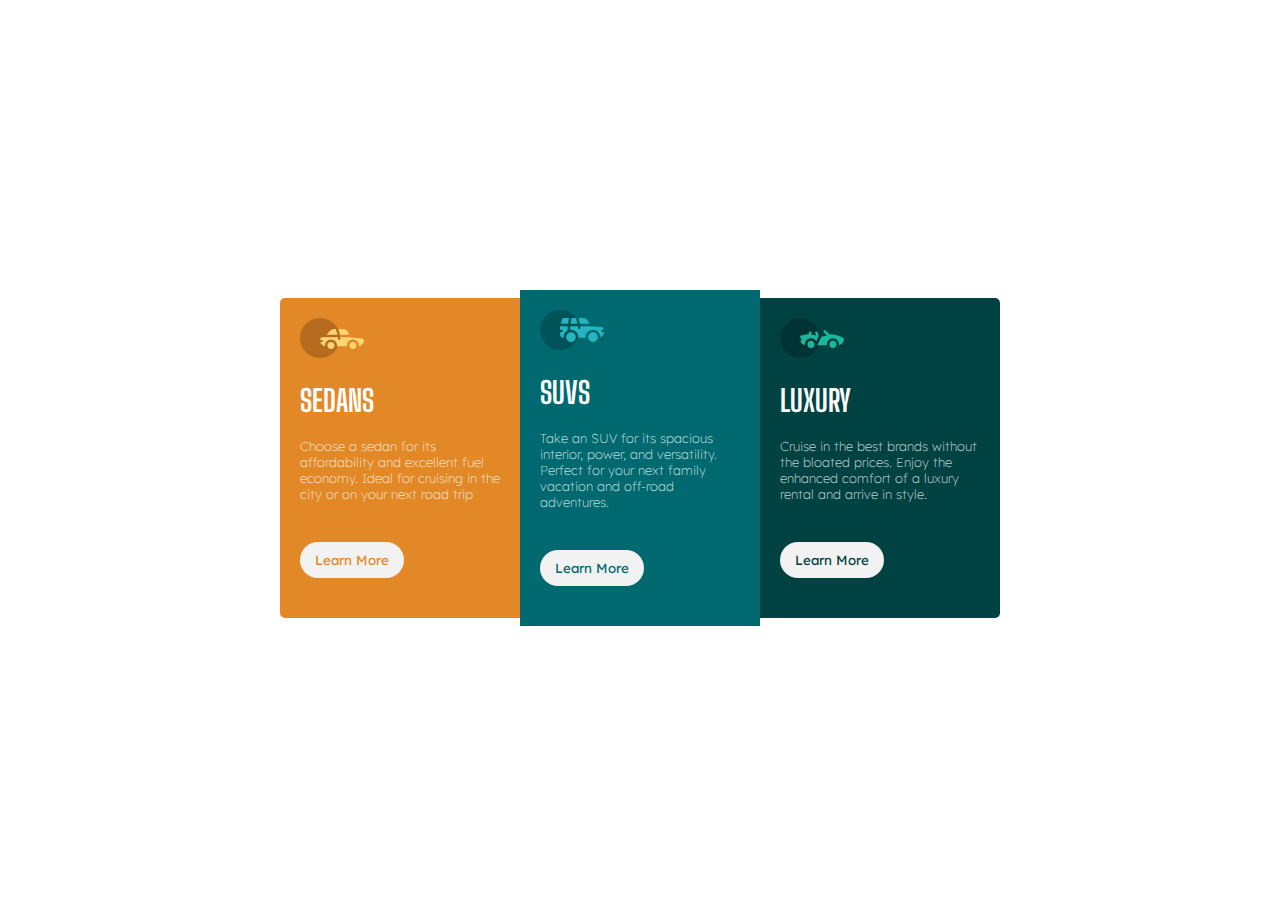
==== index.html @ 653e6d52 "update" ====
<!DOCTYPE html>
<!DOCTYPE html>
<html lang="en">
<head>
    <meta charset="UTF-8">
    <meta http-equiv="X-UA-Compatible" content="IE=edge">
    <meta name="viewport" content="width=device-width, initial-scale=1.0">
    <title>3-column grid</title>
    <link rel="preconnect" href="https://fonts.googleapis.com">
    <link rel="preconnect" href="https://fonts.gstatic.com" crossorigin>
    <link href="https://fonts.googleapis.com/css2?family=Big+Shoulders+Display:wght@700&family=Lexend+Deca&display=swap"
     rel="stylesheet"><link rel="stylesheet" href="style.css">
</head>
<body>
    <div class="wrapper">
    <div class="container">
<div class="column1">
    <img src="./img/icon-sedans.svg">
    <h1>SEDANS</h1>
    <p>Choose a sedan for its affordability
        and excellent fuel economy. Ideal for cruising in the city
        or on your next road trip
    </p>
    <button>Learn More</button>
</div>
<div class="column2">
    <img src="./img/icon-suvs.svg">
    <h1>SUVS</h1>
    <p>Take an SUV for its spacious interior, power, and versatility.
        Perfect for your next family
         vacation and off-road adventures.</off-road>
    </p>
    <button>Learn More</button>
</div>
<div class="column3">
    <img src="./img/icon-luxury.svg">
    <h1>LUXURY</h1>
    <p>Cruise in the best brands without 
        the bloated prices. Enjoy the enhanced
        comfort of a luxury rental and arrive in style.
    </p>
    <button>Learn More</button>
</div>
    </div>
</div>
</body>
</html>
---- style.css ----
body, html {
    font-size: 15px;
    height: 100%;
}
.wrapper{
    height: 100%;
    display: flex;
    align-items: center;
    justify-content: center;
    
}
@media (max-width: 1440px) {
    .container {
        display: flex;
        flex-direction: row;
        justify-content: center;
        align-items: center;  
    }
    .column1, .column2, .column3{
        width: 200px;
    }
    .column1 {
        background-color: hsl(31, 77%, 52%);
        padding: 20px;
        color: white;
        border-radius: 5px 0 0 5px;
    }
    .column3 {
        background-color: hsl(179, 100%, 13%);
        padding: 20px;
        color: white;
        border-radius: 0 5px 5px 0;
    }
   
}
    @media screen and (max-width:375px) {
        .container {
         display: flex;
         flex-direction: column;
         justify-content: space-between;
         margin: 0 auto;
         width: 100%;
        }
     
        .column1 {
            border-radius:  5px 5px 0 0;
        }
        .column3 {
            border-radius: 0 0 5px  5px ;
        }
     }    


.column2 {
    background-color: hsl(184, 100%, 22%);
    padding: 20px;
    color: white;
}

h1 {
    font-family: 'Big Shoulders Display', cursive;
}

p {
    font-family: 'Lexend Deca', sans-serif;
    font-size: 13px;
    font-weight: 200;
    text-align: start;
    color: hsla(0, 0%, 100%, 0.75);
    margin-bottom: 20px;
}

button{
    background-color:hsl(0, 0%, 95%);
    border: none;
    border-radius: 20px;
    padding:  10px 15px;
    margin: 20px 0;
    font-family: 'Lexend Deca', sans-serif;
}
button:hover {
    cursor: pointer;
}
.column1 button {
    color: hsl(31, 77%, 52%);
}
.column2 button {
    color: hsl(184, 100%, 22%);
}
.column3 button {
    color: hsl(179, 100%, 13%);
}
.column1 button:hover {
    background-color: hsl(31, 77%, 52%);
    color: white;
    border: solid 1px white;
}
.column2 button:hover {
    background-color: hsl(184, 100%, 22%);
    color: white;
    border: solid 1px white;
}
.column3 button:hover {
    background-color: hsl(179, 100%, 13%);
    color: white;
    border: solid 1px white;
}
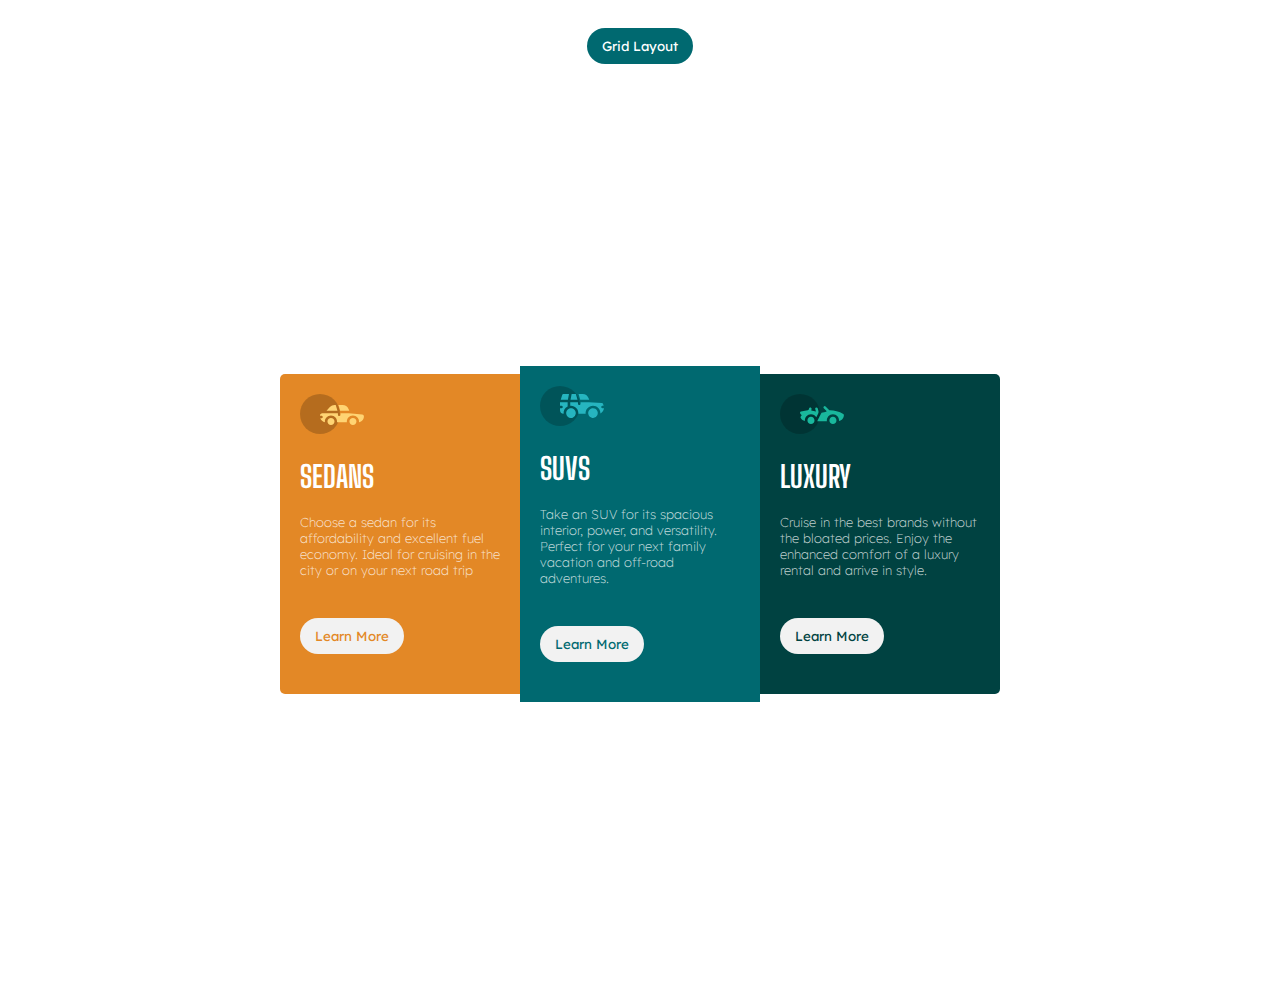
==== commit 3a51ace8: "grid button added" ====
--- a/index.html
+++ b/index.html
@@ -12,7 +12,13 @@
      rel="stylesheet"><link rel="stylesheet" href="style.css">
 </head>
 <body>
+    <div class="btn-wrapper">
+        <button class="btn">
+            <a href="./layout_grid/grid.html">Grid Layout</a>
+        </button>
+    </div>
     <div class="wrapper">
+      
     <div class="container">
 <div class="column1">
     <img src="./img/icon-sedans.svg">
--- a/style.css
+++ b/style.css
@@ -10,6 +10,20 @@
     align-items: center;
     justify-content: center;
     
+}
+.btn-wrapper {
+    display: flex;
+    justify-content: center;
+    align-items: center;
+}
+.btn {
+    background-color: hsl(184, 100%, 22%);
+}
+.btn a {
+    text-decoration: none;
+    color:white;
+    font-family:  'Lexend Deca', sans-serif;
+
 }
 @media (max-width: 1440px) {
     .container {
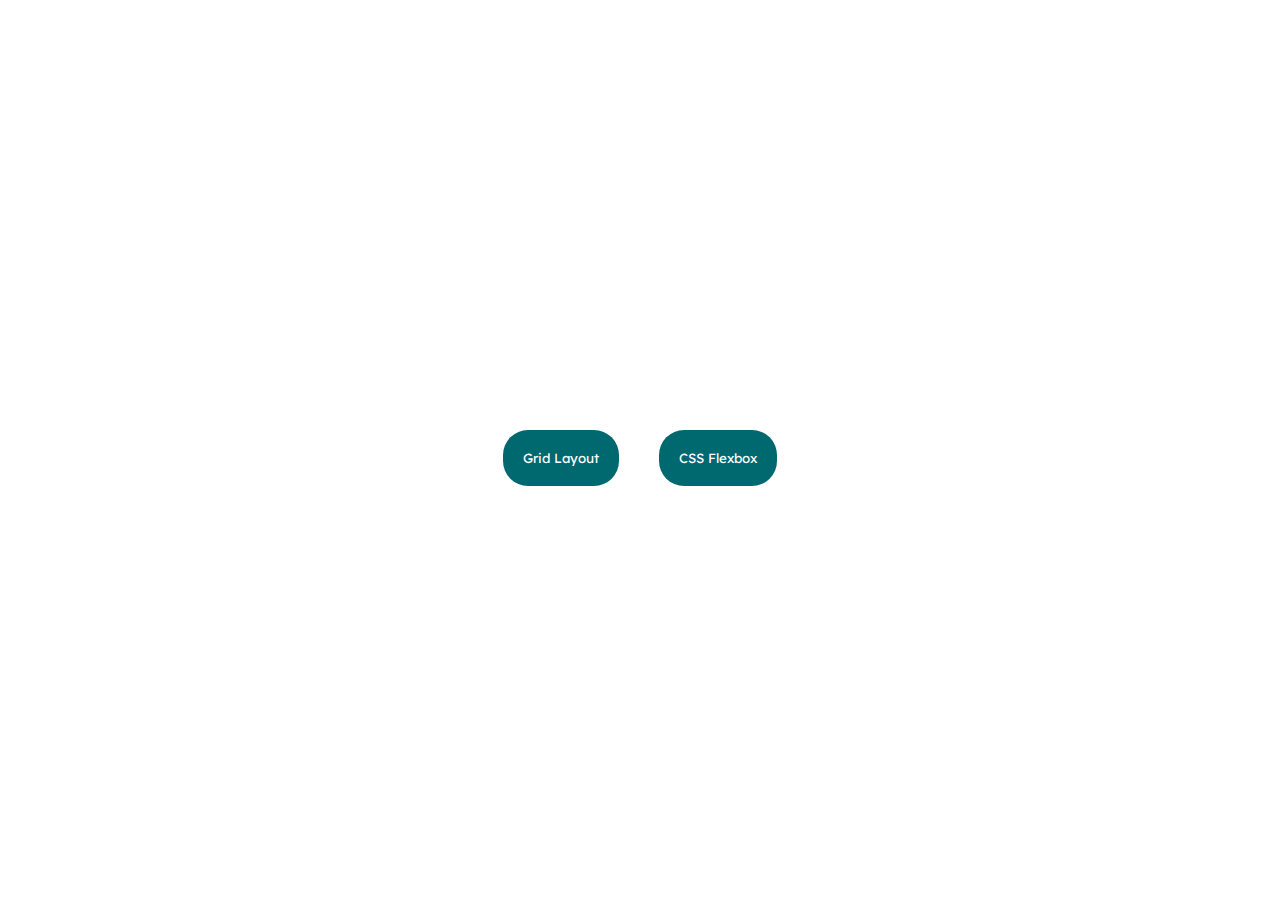
==== commit 00317cc1: "height removed" ====
--- a/index.html
+++ b/index.html
@@ -5,49 +5,23 @@
     <meta charset="UTF-8">
     <meta http-equiv="X-UA-Compatible" content="IE=edge">
     <meta name="viewport" content="width=device-width, initial-scale=1.0">
-    <title>3-column grid</title>
     <link rel="preconnect" href="https://fonts.googleapis.com">
     <link rel="preconnect" href="https://fonts.gstatic.com" crossorigin>
     <link href="https://fonts.googleapis.com/css2?family=Big+Shoulders+Display:wght@700&family=Lexend+Deca&display=swap"
-     rel="stylesheet"><link rel="stylesheet" href="style.css">
+     rel="stylesheet">
+    <link rel="stylesheet" href="style.css">
+    <title>CSS FLEXBOX AND GRID LAYOUT</title>
 </head>
 <body>
-    <div class="btn-wrapper">
-        <button class="btn">
-            <a href="./layout_grid/grid.html">Grid Layout</a>
-        </button>
+    <div class="wrapper">
+        <div class="btn-wrapper">
+            <button class="btn">
+                <a href="./layout_grid/grid.html">Grid Layout</a>
+            </button>
+            <button class="btn">
+                <a href="./css_flexbox/flex.html">CSS Flexbox</a>
+            </button>
+        </div>
     </div>
-    <div class="wrapper">
-      
-    <div class="container">
-<div class="column1">
-    <img src="./img/icon-sedans.svg">
-    <h1>SEDANS</h1>
-    <p>Choose a sedan for its affordability
-        and excellent fuel economy. Ideal for cruising in the city
-        or on your next road trip
-    </p>
-    <button>Learn More</button>
-</div>
-<div class="column2">
-    <img src="./img/icon-suvs.svg">
-    <h1>SUVS</h1>
-    <p>Take an SUV for its spacious interior, power, and versatility.
-        Perfect for your next family
-         vacation and off-road adventures.</off-road>
-    </p>
-    <button>Learn More</button>
-</div>
-<div class="column3">
-    <img src="./img/icon-luxury.svg">
-    <h1>LUXURY</h1>
-    <p>Cruise in the best brands without 
-        the bloated prices. Enjoy the enhanced
-        comfort of a luxury rental and arrive in style.
-    </p>
-    <button>Learn More</button>
-</div>
-    </div>
-</div>
 </body>
 </html>--- a/style.css
+++ b/style.css
@@ -1,5 +1,3 @@
-
-
 body, html {
     font-size: 15px;
     height: 100%;
@@ -7,6 +5,7 @@
 .wrapper{
     height: 100%;
     display: flex;
+    flex-direction: column;
     align-items: center;
     justify-content: center;
     
@@ -18,106 +17,14 @@
 }
 .btn {
     background-color: hsl(184, 100%, 22%);
+    border: none;
+    margin: 0 20px;
+    padding: 20px;
+    border-radius: 25px;
 }
 .btn a {
     text-decoration: none;
     color:white;
     font-family:  'Lexend Deca', sans-serif;
 
-}
-@media (max-width: 1440px) {
-    .container {
-        display: flex;
-        flex-direction: row;
-        justify-content: center;
-        align-items: center;  
-    }
-    .column1, .column2, .column3{
-        width: 200px;
-    }
-    .column1 {
-        background-color: hsl(31, 77%, 52%);
-        padding: 20px;
-        color: white;
-        border-radius: 5px 0 0 5px;
-    }
-    .column3 {
-        background-color: hsl(179, 100%, 13%);
-        padding: 20px;
-        color: white;
-        border-radius: 0 5px 5px 0;
-    }
-   
-}
-    @media screen and (max-width:375px) {
-        .container {
-         display: flex;
-         flex-direction: column;
-         justify-content: space-between;
-         margin: 0 auto;
-         width: 100%;
-        }
-     
-        .column1 {
-            border-radius:  5px 5px 0 0;
-        }
-        .column3 {
-            border-radius: 0 0 5px  5px ;
-        }
-     }    
-
-
-.column2 {
-    background-color: hsl(184, 100%, 22%);
-    padding: 20px;
-    color: white;
-}
-
-h1 {
-    font-family: 'Big Shoulders Display', cursive;
-}
-
-p {
-    font-family: 'Lexend Deca', sans-serif;
-    font-size: 13px;
-    font-weight: 200;
-    text-align: start;
-    color: hsla(0, 0%, 100%, 0.75);
-    margin-bottom: 20px;
-}
-
-button{
-    background-color:hsl(0, 0%, 95%);
-    border: none;
-    border-radius: 20px;
-    padding:  10px 15px;
-    margin: 20px 0;
-    font-family: 'Lexend Deca', sans-serif;
-}
-button:hover {
-    cursor: pointer;
-}
-.column1 button {
-    color: hsl(31, 77%, 52%);
-}
-.column2 button {
-    color: hsl(184, 100%, 22%);
-}
-.column3 button {
-    color: hsl(179, 100%, 13%);
-}
-.column1 button:hover {
-    background-color: hsl(31, 77%, 52%);
-    color: white;
-    border: solid 1px white;
-}
-.column2 button:hover {
-    background-color: hsl(184, 100%, 22%);
-    color: white;
-    border: solid 1px white;
-}
-.column3 button:hover {
-    background-color: hsl(179, 100%, 13%);
-    color: white;
-    border: solid 1px white;
 }